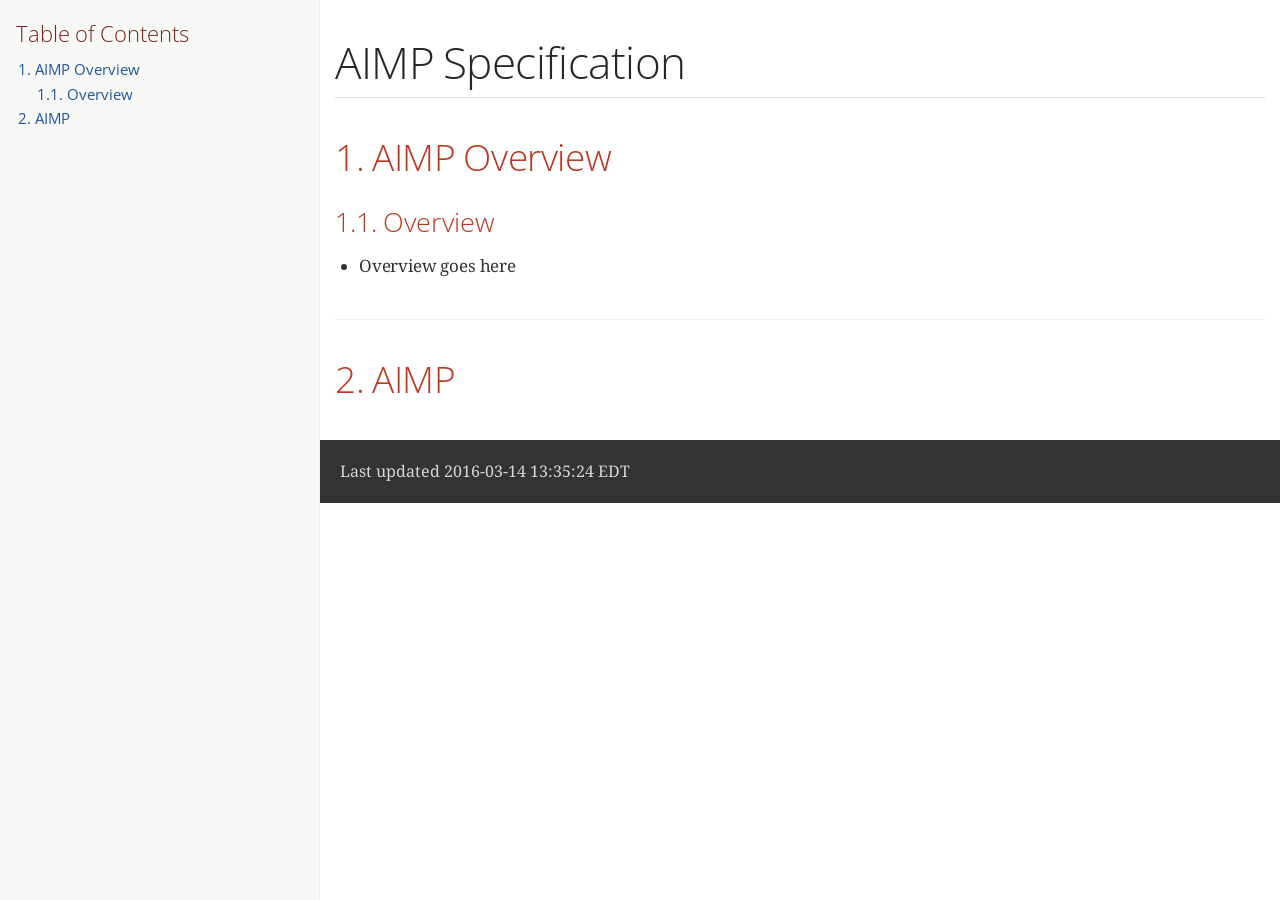
==== aimp-doc/index.html @ 5029410c "init website" ====
<!DOCTYPE html>
<html lang="en">
<head>
<meta charset="UTF-8">
<!--[if IE]><meta http-equiv="X-UA-Compatible" content="IE=edge"><![endif]-->
<meta name="viewport" content="width=device-width, initial-scale=1.0">
<meta name="generator" content="Asciidoctor 1.5.2">
<title>AIMP Specification</title>
<link rel="stylesheet" href="https://fonts.googleapis.com/css?family=Open+Sans:300,300italic,400,400italic,600,600italic%7CNoto+Serif:400,400italic,700,700italic%7CDroid+Sans+Mono:400">
<style>
/* Asciidoctor default stylesheet | MIT License | http://asciidoctor.org */
/* Remove the comments around the @import statement below when using this as a custom stylesheet */
/*@import "https://fonts.googleapis.com/css?family=Open+Sans:300,300italic,400,400italic,600,600italic%7CNoto+Serif:400,400italic,700,700italic%7CDroid+Sans+Mono:400";*/
article,aside,details,figcaption,figure,footer,header,hgroup,main,nav,section,summary{display:block}
audio,canvas,video{display:inline-block}
audio:not([controls]){display:none;height:0}
[hidden],template{display:none}
script{display:none!important}
html{font-family:sans-serif;-ms-text-size-adjust:100%;-webkit-text-size-adjust:100%}
body{margin:0}
a{background:transparent}
a:focus{outline:thin dotted}
a:active,a:hover{outline:0}
h1{font-size:2em;margin:.67em 0}
abbr[title]{border-bottom:1px dotted}
b,strong{font-weight:bold}
dfn{font-style:italic}
hr{-moz-box-sizing:content-box;box-sizing:content-box;height:0}
mark{background:#ff0;color:#000}
code,kbd,pre,samp{font-family:monospace;font-size:1em}
pre{white-space:pre-wrap}
q{quotes:"\201C" "\201D" "\2018" "\2019"}
small{font-size:80%}
sub,sup{font-size:75%;line-height:0;position:relative;vertical-align:baseline}
sup{top:-.5em}
sub{bottom:-.25em}
img{border:0}
svg:not(:root){overflow:hidden}
figure{margin:0}
fieldset{border:1px solid silver;margin:0 2px;padding:.35em .625em .75em}
legend{border:0;padding:0}
button,input,select,textarea{font-family:inherit;font-size:100%;margin:0}
button,input{line-height:normal}
button,select{text-transform:none}
button,html input[type="button"],input[type="reset"],input[type="submit"]{-webkit-appearance:button;cursor:pointer}
button[disabled],html input[disabled]{cursor:default}
input[type="checkbox"],input[type="radio"]{box-sizing:border-box;padding:0}
input[type="search"]{-webkit-appearance:textfield;-moz-box-sizing:content-box;-webkit-box-sizing:content-box;box-sizing:content-box}
input[type="search"]::-webkit-search-cancel-button,input[type="search"]::-webkit-search-decoration{-webkit-appearance:none}
button::-moz-focus-inner,input::-moz-focus-inner{border:0;padding:0}
textarea{overflow:auto;vertical-align:top}
table{border-collapse:collapse;border-spacing:0}
*,*:before,*:after{-moz-box-sizing:border-box;-webkit-box-sizing:border-box;box-sizing:border-box}
html,body{font-size:100%}
body{background:#fff;color:rgba(0,0,0,.8);padding:0;margin:0;font-family:"Noto Serif","DejaVu Serif",serif;font-weight:400;font-style:normal;line-height:1;position:relative;cursor:auto}
a:hover{cursor:pointer}
img,object,embed{max-width:100%;height:auto}
object,embed{height:100%}
img{-ms-interpolation-mode:bicubic}
#map_canvas img,#map_canvas embed,#map_canvas object,.map_canvas img,.map_canvas embed,.map_canvas object{max-width:none!important}
.left{float:left!important}
.right{float:right!important}
.text-left{text-align:left!important}
.text-right{text-align:right!important}
.text-center{text-align:center!important}
.text-justify{text-align:justify!important}
.hide{display:none}
.antialiased,body{-webkit-font-smoothing:antialiased}
img{display:inline-block;vertical-align:middle}
textarea{height:auto;min-height:50px}
select{width:100%}
p.lead,.paragraph.lead>p,#preamble>.sectionbody>.paragraph:first-of-type p{font-size:1.21875em;line-height:1.6}
.subheader,.admonitionblock td.content>.title,.audioblock>.title,.exampleblock>.title,.imageblock>.title,.listingblock>.title,.literalblock>.title,.stemblock>.title,.openblock>.title,.paragraph>.title,.quoteblock>.title,table.tableblock>.title,.verseblock>.title,.videoblock>.title,.dlist>.title,.olist>.title,.ulist>.title,.qlist>.title,.hdlist>.title{line-height:1.45;color:#7a2518;font-weight:400;margin-top:0;margin-bottom:.25em}
div,dl,dt,dd,ul,ol,li,h1,h2,h3,#toctitle,.sidebarblock>.content>.title,h4,h5,h6,pre,form,p,blockquote,th,td{margin:0;padding:0;direction:ltr}
a{color:#2156a5;text-decoration:underline;line-height:inherit}
a:hover,a:focus{color:#1d4b8f}
a img{border:none}
p{font-family:inherit;font-weight:400;font-size:1em;line-height:1.6;margin-bottom:1.25em;text-rendering:optimizeLegibility}
p aside{font-size:.875em;line-height:1.35;font-style:italic}
h1,h2,h3,#toctitle,.sidebarblock>.content>.title,h4,h5,h6{font-family:"Open Sans","DejaVu Sans",sans-serif;font-weight:300;font-style:normal;color:#ba3925;text-rendering:optimizeLegibility;margin-top:1em;margin-bottom:.5em;line-height:1.0125em}
h1 small,h2 small,h3 small,#toctitle small,.sidebarblock>.content>.title small,h4 small,h5 small,h6 small{font-size:60%;color:#e99b8f;line-height:0}
h1{font-size:2.125em}
h2{font-size:1.6875em}
h3,#toctitle,.sidebarblock>.content>.title{font-size:1.375em}
h4,h5{font-size:1.125em}
h6{font-size:1em}
hr{border:solid #ddddd8;border-width:1px 0 0;clear:both;margin:1.25em 0 1.1875em;height:0}
em,i{font-style:italic;line-height:inherit}
strong,b{font-weight:bold;line-height:inherit}
small{font-size:60%;line-height:inherit}
code{font-family:"Droid Sans Mono","DejaVu Sans Mono",monospace;font-weight:400;color:rgba(0,0,0,.9)}
ul,ol,dl{font-size:1em;line-height:1.6;margin-bottom:1.25em;list-style-position:outside;font-family:inherit}
ul,ol,ul.no-bullet,ol.no-bullet{margin-left:1.5em}
ul li ul,ul li ol{margin-left:1.25em;margin-bottom:0;font-size:1em}
ul.square li ul,ul.circle li ul,ul.disc li ul{list-style:inherit}
ul.square{list-style-type:square}
ul.circle{list-style-type:circle}
ul.disc{list-style-type:disc}
ul.no-bullet{list-style:none}
ol li ul,ol li ol{margin-left:1.25em;margin-bottom:0}
dl dt{margin-bottom:.3125em;font-weight:bold}
dl dd{margin-bottom:1.25em}
abbr,acronym{text-transform:uppercase;font-size:90%;color:rgba(0,0,0,.8);border-bottom:1px dotted #ddd;cursor:help}
abbr{text-transform:none}
blockquote{margin:0 0 1.25em;padding:.5625em 1.25em 0 1.1875em;border-left:1px solid #ddd}
blockquote cite{display:block;font-size:.9375em;color:rgba(0,0,0,.6)}
blockquote cite:before{content:"\2014 \0020"}
blockquote cite a,blockquote cite a:visited{color:rgba(0,0,0,.6)}
blockquote,blockquote p{line-height:1.6;color:rgba(0,0,0,.85)}
@media only screen and (min-width:768px){h1,h2,h3,#toctitle,.sidebarblock>.content>.title,h4,h5,h6{line-height:1.2}
h1{font-size:2.75em}
h2{font-size:2.3125em}
h3,#toctitle,.sidebarblock>.content>.title{font-size:1.6875em}
h4{font-size:1.4375em}}table{background:#fff;margin-bottom:1.25em;border:solid 1px #dedede}
table thead,table tfoot{background:#f7f8f7;font-weight:bold}
table thead tr th,table thead tr td,table tfoot tr th,table tfoot tr td{padding:.5em .625em .625em;font-size:inherit;color:rgba(0,0,0,.8);text-align:left}
table tr th,table tr td{padding:.5625em .625em;font-size:inherit;color:rgba(0,0,0,.8)}
table tr.even,table tr.alt,table tr:nth-of-type(even){background:#f8f8f7}
table thead tr th,table tfoot tr th,table tbody tr td,table tr td,table tfoot tr td{display:table-cell;line-height:1.6}
h1,h2,h3,#toctitle,.sidebarblock>.content>.title,h4,h5,h6{line-height:1.2;word-spacing:-.05em}
h1 strong,h2 strong,h3 strong,#toctitle strong,.sidebarblock>.content>.title strong,h4 strong,h5 strong,h6 strong{font-weight:400}
.clearfix:before,.clearfix:after,.float-group:before,.float-group:after{content:" ";display:table}
.clearfix:after,.float-group:after{clear:both}
*:not(pre)>code{font-size:.9375em;font-style:normal!important;letter-spacing:0;padding:.1em .5ex;word-spacing:-.15em;background-color:#f7f7f8;-webkit-border-radius:4px;border-radius:4px;line-height:1.45;text-rendering:optimizeSpeed}
pre,pre>code{line-height:1.45;color:rgba(0,0,0,.9);font-family:"Droid Sans Mono","DejaVu Sans Mono",monospace;font-weight:400;text-rendering:optimizeSpeed}
.keyseq{color:rgba(51,51,51,.8)}
kbd{display:inline-block;color:rgba(0,0,0,.8);font-size:.75em;line-height:1.4;background-color:#f7f7f7;border:1px solid #ccc;-webkit-border-radius:3px;border-radius:3px;-webkit-box-shadow:0 1px 0 rgba(0,0,0,.2),0 0 0 .1em white inset;box-shadow:0 1px 0 rgba(0,0,0,.2),0 0 0 .1em #fff inset;margin:-.15em .15em 0 .15em;padding:.2em .6em .2em .5em;vertical-align:middle;white-space:nowrap}
.keyseq kbd:first-child{margin-left:0}
.keyseq kbd:last-child{margin-right:0}
.menuseq,.menu{color:rgba(0,0,0,.8)}
b.button:before,b.button:after{position:relative;top:-1px;font-weight:400}
b.button:before{content:"[";padding:0 3px 0 2px}
b.button:after{content:"]";padding:0 2px 0 3px}
p a>code:hover{color:rgba(0,0,0,.9)}
#header,#content,#footnotes,#footer{width:100%;margin-left:auto;margin-right:auto;margin-top:0;margin-bottom:0;max-width:62.5em;*zoom:1;position:relative;padding-left:.9375em;padding-right:.9375em}
#header:before,#header:after,#content:before,#content:after,#footnotes:before,#footnotes:after,#footer:before,#footer:after{content:" ";display:table}
#header:after,#content:after,#footnotes:after,#footer:after{clear:both}
#content{margin-top:1.25em}
#content:before{content:none}
#header>h1:first-child{color:rgba(0,0,0,.85);margin-top:2.25rem;margin-bottom:0}
#header>h1:first-child+#toc{margin-top:8px;border-top:1px solid #ddddd8}
#header>h1:only-child,body.toc2 #header>h1:nth-last-child(2){border-bottom:1px solid #ddddd8;padding-bottom:8px}
#header .details{border-bottom:1px solid #ddddd8;line-height:1.45;padding-top:.25em;padding-bottom:.25em;padding-left:.25em;color:rgba(0,0,0,.6);display:-ms-flexbox;display:-webkit-flex;display:flex;-ms-flex-flow:row wrap;-webkit-flex-flow:row wrap;flex-flow:row wrap}
#header .details span:first-child{margin-left:-.125em}
#header .details span.email a{color:rgba(0,0,0,.85)}
#header .details br{display:none}
#header .details br+span:before{content:"\00a0\2013\00a0"}
#header .details br+span.author:before{content:"\00a0\22c5\00a0";color:rgba(0,0,0,.85)}
#header .details br+span#revremark:before{content:"\00a0|\00a0"}
#header #revnumber{text-transform:capitalize}
#header #revnumber:after{content:"\00a0"}
#content>h1:first-child:not([class]){color:rgba(0,0,0,.85);border-bottom:1px solid #ddddd8;padding-bottom:8px;margin-top:0;padding-top:1rem;margin-bottom:1.25rem}
#toc{border-bottom:1px solid #efefed;padding-bottom:.5em}
#toc>ul{margin-left:.125em}
#toc ul.sectlevel0>li>a{font-style:italic}
#toc ul.sectlevel0 ul.sectlevel1{margin:.5em 0}
#toc ul{font-family:"Open Sans","DejaVu Sans",sans-serif;list-style-type:none}
#toc a{text-decoration:none}
#toc a:active{text-decoration:underline}
#toctitle{color:#7a2518;font-size:1.2em}
@media only screen and (min-width:768px){#toctitle{font-size:1.375em}
body.toc2{padding-left:15em;padding-right:0}
#toc.toc2{margin-top:0!important;background-color:#f8f8f7;position:fixed;width:15em;left:0;top:0;border-right:1px solid #efefed;border-top-width:0!important;border-bottom-width:0!important;z-index:1000;padding:1.25em 1em;height:100%;overflow:auto}
#toc.toc2 #toctitle{margin-top:0;font-size:1.2em}
#toc.toc2>ul{font-size:.9em;margin-bottom:0}
#toc.toc2 ul ul{margin-left:0;padding-left:1em}
#toc.toc2 ul.sectlevel0 ul.sectlevel1{padding-left:0;margin-top:.5em;margin-bottom:.5em}
body.toc2.toc-right{padding-left:0;padding-right:15em}
body.toc2.toc-right #toc.toc2{border-right-width:0;border-left:1px solid #efefed;left:auto;right:0}}@media only screen and (min-width:1280px){body.toc2{padding-left:20em;padding-right:0}
#toc.toc2{width:20em}
#toc.toc2 #toctitle{font-size:1.375em}
#toc.toc2>ul{font-size:.95em}
#toc.toc2 ul ul{padding-left:1.25em}
body.toc2.toc-right{padding-left:0;padding-right:20em}}#content #toc{border-style:solid;border-width:1px;border-color:#e0e0dc;margin-bottom:1.25em;padding:1.25em;background:#f8f8f7;-webkit-border-radius:4px;border-radius:4px}
#content #toc>:first-child{margin-top:0}
#content #toc>:last-child{margin-bottom:0}
#footer{max-width:100%;background-color:rgba(0,0,0,.8);padding:1.25em}
#footer-text{color:rgba(255,255,255,.8);line-height:1.44}
.sect1{padding-bottom:.625em}
@media only screen and (min-width:768px){.sect1{padding-bottom:1.25em}}.sect1+.sect1{border-top:1px solid #efefed}
#content h1>a.anchor,h2>a.anchor,h3>a.anchor,#toctitle>a.anchor,.sidebarblock>.content>.title>a.anchor,h4>a.anchor,h5>a.anchor,h6>a.anchor{position:absolute;z-index:1001;width:1.5ex;margin-left:-1.5ex;display:block;text-decoration:none!important;visibility:hidden;text-align:center;font-weight:400}
#content h1>a.anchor:before,h2>a.anchor:before,h3>a.anchor:before,#toctitle>a.anchor:before,.sidebarblock>.content>.title>a.anchor:before,h4>a.anchor:before,h5>a.anchor:before,h6>a.anchor:before{content:"\00A7";font-size:.85em;display:block;padding-top:.1em}
#content h1:hover>a.anchor,#content h1>a.anchor:hover,h2:hover>a.anchor,h2>a.anchor:hover,h3:hover>a.anchor,#toctitle:hover>a.anchor,.sidebarblock>.content>.title:hover>a.anchor,h3>a.anchor:hover,#toctitle>a.anchor:hover,.sidebarblock>.content>.title>a.anchor:hover,h4:hover>a.anchor,h4>a.anchor:hover,h5:hover>a.anchor,h5>a.anchor:hover,h6:hover>a.anchor,h6>a.anchor:hover{visibility:visible}
#content h1>a.link,h2>a.link,h3>a.link,#toctitle>a.link,.sidebarblock>.content>.title>a.link,h4>a.link,h5>a.link,h6>a.link{color:#ba3925;text-decoration:none}
#content h1>a.link:hover,h2>a.link:hover,h3>a.link:hover,#toctitle>a.link:hover,.sidebarblock>.content>.title>a.link:hover,h4>a.link:hover,h5>a.link:hover,h6>a.link:hover{color:#a53221}
.audioblock,.imageblock,.literalblock,.listingblock,.stemblock,.videoblock{margin-bottom:1.25em}
.admonitionblock td.content>.title,.audioblock>.title,.exampleblock>.title,.imageblock>.title,.listingblock>.title,.literalblock>.title,.stemblock>.title,.openblock>.title,.paragraph>.title,.quoteblock>.title,table.tableblock>.title,.verseblock>.title,.videoblock>.title,.dlist>.title,.olist>.title,.ulist>.title,.qlist>.title,.hdlist>.title{text-rendering:optimizeLegibility;text-align:left;font-family:"Noto Serif","DejaVu Serif",serif;font-size:1rem;font-style:italic}
table.tableblock>caption.title{white-space:nowrap;overflow:visible;max-width:0}
.paragraph.lead>p,#preamble>.sectionbody>.paragraph:first-of-type p{color:rgba(0,0,0,.85)}
table.tableblock #preamble>.sectionbody>.paragraph:first-of-type p{font-size:inherit}
.admonitionblock>table{border-collapse:separate;border:0;background:none;width:100%}
.admonitionblock>table td.icon{text-align:center;width:80px}
.admonitionblock>table td.icon img{max-width:none}
.admonitionblock>table td.icon .title{font-weight:bold;font-family:"Open Sans","DejaVu Sans",sans-serif;text-transform:uppercase}
.admonitionblock>table td.content{padding-left:1.125em;padding-right:1.25em;border-left:1px solid #ddddd8;color:rgba(0,0,0,.6)}
.admonitionblock>table td.content>:last-child>:last-child{margin-bottom:0}
.exampleblock>.content{border-style:solid;border-width:1px;border-color:#e6e6e6;margin-bottom:1.25em;padding:1.25em;background:#fff;-webkit-border-radius:4px;border-radius:4px}
.exampleblock>.content>:first-child{margin-top:0}
.exampleblock>.content>:last-child{margin-bottom:0}
.sidebarblock{border-style:solid;border-width:1px;border-color:#e0e0dc;margin-bottom:1.25em;padding:1.25em;background:#f8f8f7;-webkit-border-radius:4px;border-radius:4px}
.sidebarblock>:first-child{margin-top:0}
.sidebarblock>:last-child{margin-bottom:0}
.sidebarblock>.content>.title{color:#7a2518;margin-top:0;text-align:center}
.exampleblock>.content>:last-child>:last-child,.exampleblock>.content .olist>ol>li:last-child>:last-child,.exampleblock>.content .ulist>ul>li:last-child>:last-child,.exampleblock>.content .qlist>ol>li:last-child>:last-child,.sidebarblock>.content>:last-child>:last-child,.sidebarblock>.content .olist>ol>li:last-child>:last-child,.sidebarblock>.content .ulist>ul>li:last-child>:last-child,.sidebarblock>.content .qlist>ol>li:last-child>:last-child{margin-bottom:0}
.literalblock pre,.listingblock pre:not(.highlight),.listingblock pre[class="highlight"],.listingblock pre[class^="highlight "],.listingblock pre.CodeRay,.listingblock pre.prettyprint{background:#f7f7f8}
.sidebarblock .literalblock pre,.sidebarblock .listingblock pre:not(.highlight),.sidebarblock .listingblock pre[class="highlight"],.sidebarblock .listingblock pre[class^="highlight "],.sidebarblock .listingblock pre.CodeRay,.sidebarblock .listingblock pre.prettyprint{background:#f2f1f1}
.literalblock pre,.literalblock pre[class],.listingblock pre,.listingblock pre[class]{-webkit-border-radius:4px;border-radius:4px;word-wrap:break-word;padding:1em;font-size:.8125em}
.literalblock pre.nowrap,.literalblock pre[class].nowrap,.listingblock pre.nowrap,.listingblock pre[class].nowrap{overflow-x:auto;white-space:pre;word-wrap:normal}
@media only screen and (min-width:768px){.literalblock pre,.literalblock pre[class],.listingblock pre,.listingblock pre[class]{font-size:.90625em}}@media only screen and (min-width:1280px){.literalblock pre,.literalblock pre[class],.listingblock pre,.listingblock pre[class]{font-size:1em}}.literalblock.output pre{color:#f7f7f8;background-color:rgba(0,0,0,.9)}
.listingblock pre.highlightjs{padding:0}
.listingblock pre.highlightjs>code{padding:1em;-webkit-border-radius:4px;border-radius:4px}
.listingblock pre.prettyprint{border-width:0}
.listingblock>.content{position:relative}
.listingblock code[data-lang]:before{display:none;content:attr(data-lang);position:absolute;font-size:.75em;top:.425rem;right:.5rem;line-height:1;text-transform:uppercase;color:#999}
.listingblock:hover code[data-lang]:before{display:block}
.listingblock.terminal pre .command:before{content:attr(data-prompt);padding-right:.5em;color:#999}
.listingblock.terminal pre .command:not([data-prompt]):before{content:"$"}
table.pyhltable{border-collapse:separate;border:0;margin-bottom:0;background:none}
table.pyhltable td{vertical-align:top;padding-top:0;padding-bottom:0}
table.pyhltable td.code{padding-left:.75em;padding-right:0}
pre.pygments .lineno,table.pyhltable td:not(.code){color:#999;padding-left:0;padding-right:.5em;border-right:1px solid #ddddd8}
pre.pygments .lineno{display:inline-block;margin-right:.25em}
table.pyhltable .linenodiv{background:none!important;padding-right:0!important}
.quoteblock{margin:0 1em 1.25em 1.5em;display:table}
.quoteblock>.title{margin-left:-1.5em;margin-bottom:.75em}
.quoteblock blockquote,.quoteblock blockquote p{color:rgba(0,0,0,.85);font-size:1.15rem;line-height:1.75;word-spacing:.1em;letter-spacing:0;font-style:italic;text-align:justify}
.quoteblock blockquote{margin:0;padding:0;border:0}
.quoteblock blockquote:before{content:"\201c";float:left;font-size:2.75em;font-weight:bold;line-height:.6em;margin-left:-.6em;color:#7a2518;text-shadow:0 1px 2px rgba(0,0,0,.1)}
.quoteblock blockquote>.paragraph:last-child p{margin-bottom:0}
.quoteblock .attribution{margin-top:.5em;margin-right:.5ex;text-align:right}
.quoteblock .quoteblock{margin-left:0;margin-right:0;padding:.5em 0;border-left:3px solid rgba(0,0,0,.6)}
.quoteblock .quoteblock blockquote{padding:0 0 0 .75em}
.quoteblock .quoteblock blockquote:before{display:none}
.verseblock{margin:0 1em 1.25em 1em}
.verseblock pre{font-family:"Open Sans","DejaVu Sans",sans;font-size:1.15rem;color:rgba(0,0,0,.85);font-weight:300;text-rendering:optimizeLegibility}
.verseblock pre strong{font-weight:400}
.verseblock .attribution{margin-top:1.25rem;margin-left:.5ex}
.quoteblock .attribution,.verseblock .attribution{font-size:.9375em;line-height:1.45;font-style:italic}
.quoteblock .attribution br,.verseblock .attribution br{display:none}
.quoteblock .attribution cite,.verseblock .attribution cite{display:block;letter-spacing:-.05em;color:rgba(0,0,0,.6)}
.quoteblock.abstract{margin:0 0 1.25em 0;display:block}
.quoteblock.abstract blockquote,.quoteblock.abstract blockquote p{text-align:left;word-spacing:0}
.quoteblock.abstract blockquote:before,.quoteblock.abstract blockquote p:first-of-type:before{display:none}
table.tableblock{max-width:100%;border-collapse:separate}
table.tableblock td>.paragraph:last-child p>p:last-child,table.tableblock th>p:last-child,table.tableblock td>p:last-child{margin-bottom:0}
table.spread{width:100%}
table.tableblock,th.tableblock,td.tableblock{border:0 solid #dedede}
table.grid-all th.tableblock,table.grid-all td.tableblock{border-width:0 1px 1px 0}
table.grid-all tfoot>tr>th.tableblock,table.grid-all tfoot>tr>td.tableblock{border-width:1px 1px 0 0}
table.grid-cols th.tableblock,table.grid-cols td.tableblock{border-width:0 1px 0 0}
table.grid-all *>tr>.tableblock:last-child,table.grid-cols *>tr>.tableblock:last-child{border-right-width:0}
table.grid-rows th.tableblock,table.grid-rows td.tableblock{border-width:0 0 1px 0}
table.grid-all tbody>tr:last-child>th.tableblock,table.grid-all tbody>tr:last-child>td.tableblock,table.grid-all thead:last-child>tr>th.tableblock,table.grid-rows tbody>tr:last-child>th.tableblock,table.grid-rows tbody>tr:last-child>td.tableblock,table.grid-rows thead:last-child>tr>th.tableblock{border-bottom-width:0}
table.grid-rows tfoot>tr>th.tableblock,table.grid-rows tfoot>tr>td.tableblock{border-width:1px 0 0 0}
table.frame-all{border-width:1px}
table.frame-sides{border-width:0 1px}
table.frame-topbot{border-width:1px 0}
th.halign-left,td.halign-left{text-align:left}
th.halign-right,td.halign-right{text-align:right}
th.halign-center,td.halign-center{text-align:center}
th.valign-top,td.valign-top{vertical-align:top}
th.valign-bottom,td.valign-bottom{vertical-align:bottom}
th.valign-middle,td.valign-middle{vertical-align:middle}
table thead th,table tfoot th{font-weight:bold}
tbody tr th{display:table-cell;line-height:1.6;background:#f7f8f7}
tbody tr th,tbody tr th p,tfoot tr th,tfoot tr th p{color:rgba(0,0,0,.8);font-weight:bold}
p.tableblock>code:only-child{background:none;padding:0}
p.tableblock{font-size:1em}
td>div.verse{white-space:pre}
ol{margin-left:1.75em}
ul li ol{margin-left:1.5em}
dl dd{margin-left:1.125em}
dl dd:last-child,dl dd:last-child>:last-child{margin-bottom:0}
ol>li p,ul>li p,ul dd,ol dd,.olist .olist,.ulist .ulist,.ulist .olist,.olist .ulist{margin-bottom:.625em}
ul.unstyled,ol.unnumbered,ul.checklist,ul.none{list-style-type:none}
ul.unstyled,ol.unnumbered,ul.checklist{margin-left:.625em}
ul.checklist li>p:first-child>.fa-square-o:first-child,ul.checklist li>p:first-child>.fa-check-square-o:first-child{width:1em;font-size:.85em}
ul.checklist li>p:first-child>input[type="checkbox"]:first-child{width:1em;position:relative;top:1px}
ul.inline{margin:0 auto .625em auto;margin-left:-1.375em;margin-right:0;padding:0;list-style:none;overflow:hidden}
ul.inline>li{list-style:none;float:left;margin-left:1.375em;display:block}
ul.inline>li>*{display:block}
.unstyled dl dt{font-weight:400;font-style:normal}
ol.arabic{list-style-type:decimal}
ol.decimal{list-style-type:decimal-leading-zero}
ol.loweralpha{list-style-type:lower-alpha}
ol.upperalpha{list-style-type:upper-alpha}
ol.lowerroman{list-style-type:lower-roman}
ol.upperroman{list-style-type:upper-roman}
ol.lowergreek{list-style-type:lower-greek}
.hdlist>table,.colist>table{border:0;background:none}
.hdlist>table>tbody>tr,.colist>table>tbody>tr{background:none}
td.hdlist1{padding-right:.75em;font-weight:bold}
td.hdlist1,td.hdlist2{vertical-align:top}
.literalblock+.colist,.listingblock+.colist{margin-top:-.5em}
.colist>table tr>td:first-of-type{padding:0 .75em;line-height:1}
.colist>table tr>td:last-of-type{padding:.25em 0}
.thumb,.th{line-height:0;display:inline-block;border:solid 4px #fff;-webkit-box-shadow:0 0 0 1px #ddd;box-shadow:0 0 0 1px #ddd}
.imageblock.left,.imageblock[style*="float: left"]{margin:.25em .625em 1.25em 0}
.imageblock.right,.imageblock[style*="float: right"]{margin:.25em 0 1.25em .625em}
.imageblock>.title{margin-bottom:0}
.imageblock.thumb,.imageblock.th{border-width:6px}
.imageblock.thumb>.title,.imageblock.th>.title{padding:0 .125em}
.image.left,.image.right{margin-top:.25em;margin-bottom:.25em;display:inline-block;line-height:0}
.image.left{margin-right:.625em}
.image.right{margin-left:.625em}
a.image{text-decoration:none}
span.footnote,span.footnoteref{vertical-align:super;font-size:.875em}
span.footnote a,span.footnoteref a{text-decoration:none}
span.footnote a:active,span.footnoteref a:active{text-decoration:underline}
#footnotes{padding-top:.75em;padding-bottom:.75em;margin-bottom:.625em}
#footnotes hr{width:20%;min-width:6.25em;margin:-.25em 0 .75em 0;border-width:1px 0 0 0}
#footnotes .footnote{padding:0 .375em;line-height:1.3;font-size:.875em;margin-left:1.2em;text-indent:-1.2em;margin-bottom:.2em}
#footnotes .footnote a:first-of-type{font-weight:bold;text-decoration:none}
#footnotes .footnote:last-of-type{margin-bottom:0}
#content #footnotes{margin-top:-.625em;margin-bottom:0;padding:.75em 0}
.gist .file-data>table{border:0;background:#fff;width:100%;margin-bottom:0}
.gist .file-data>table td.line-data{width:99%}
div.unbreakable{page-break-inside:avoid}
.big{font-size:larger}
.small{font-size:smaller}
.underline{text-decoration:underline}
.overline{text-decoration:overline}
.line-through{text-decoration:line-through}
.aqua{color:#00bfbf}
.aqua-background{background-color:#00fafa}
.black{color:#000}
.black-background{background-color:#000}
.blue{color:#0000bf}
.blue-background{background-color:#0000fa}
.fuchsia{color:#bf00bf}
.fuchsia-background{background-color:#fa00fa}
.gray{color:#606060}
.gray-background{background-color:#7d7d7d}
.green{color:#006000}
.green-background{background-color:#007d00}
.lime{color:#00bf00}
.lime-background{background-color:#00fa00}
.maroon{color:#600000}
.maroon-background{background-color:#7d0000}
.navy{color:#000060}
.navy-background{background-color:#00007d}
.olive{color:#606000}
.olive-background{background-color:#7d7d00}
.purple{color:#600060}
.purple-background{background-color:#7d007d}
.red{color:#bf0000}
.red-background{background-color:#fa0000}
.silver{color:#909090}
.silver-background{background-color:#bcbcbc}
.teal{color:#006060}
.teal-background{background-color:#007d7d}
.white{color:#bfbfbf}
.white-background{background-color:#fafafa}
.yellow{color:#bfbf00}
.yellow-background{background-color:#fafa00}
span.icon>.fa{cursor:default}
.admonitionblock td.icon [class^="fa icon-"]{font-size:2.5em;text-shadow:1px 1px 2px rgba(0,0,0,.5);cursor:default}
.admonitionblock td.icon .icon-note:before{content:"\f05a";color:#19407c}
.admonitionblock td.icon .icon-tip:before{content:"\f0eb";text-shadow:1px 1px 2px rgba(155,155,0,.8);color:#111}
.admonitionblock td.icon .icon-warning:before{content:"\f071";color:#bf6900}
.admonitionblock td.icon .icon-caution:before{content:"\f06d";color:#bf3400}
.admonitionblock td.icon .icon-important:before{content:"\f06a";color:#bf0000}
.conum[data-value]{display:inline-block;color:#fff!important;background-color:rgba(0,0,0,.8);-webkit-border-radius:100px;border-radius:100px;text-align:center;font-size:.75em;width:1.67em;height:1.67em;line-height:1.67em;font-family:"Open Sans","DejaVu Sans",sans-serif;font-style:normal;font-weight:bold}
.conum[data-value] *{color:#fff!important}
.conum[data-value]+b{display:none}
.conum[data-value]:after{content:attr(data-value)}
pre .conum[data-value]{position:relative;top:-.125em}
b.conum *{color:inherit!important}
.conum:not([data-value]):empty{display:none}
h1,h2{letter-spacing:-.01em}
dt,th.tableblock,td.content{text-rendering:optimizeLegibility}
p,td.content{letter-spacing:-.01em}
p strong,td.content strong{letter-spacing:-.005em}
p,blockquote,dt,td.content{font-size:1.0625rem}
p{margin-bottom:1.25rem}
.sidebarblock p,.sidebarblock dt,.sidebarblock td.content,p.tableblock{font-size:1em}
.exampleblock>.content{background-color:#fffef7;border-color:#e0e0dc;-webkit-box-shadow:0 1px 4px #e0e0dc;box-shadow:0 1px 4px #e0e0dc}
.print-only{display:none!important}
@media print{@page{margin:1.25cm .75cm}
*{-webkit-box-shadow:none!important;box-shadow:none!important;text-shadow:none!important}
a{color:inherit!important;text-decoration:underline!important}
a.bare,a[href^="#"],a[href^="mailto:"]{text-decoration:none!important}
a[href^="http:"]:not(.bare):after,a[href^="https:"]:not(.bare):after{content:"(" attr(href) ")";display:inline-block;font-size:.875em;padding-left:.25em}
abbr[title]:after{content:" (" attr(title) ")"}
pre,blockquote,tr,img{page-break-inside:avoid}
thead{display:table-header-group}
img{max-width:100%!important}
p,blockquote,dt,td.content{font-size:1em;orphans:3;widows:3}
h2,h3,#toctitle,.sidebarblock>.content>.title{page-break-after:avoid}
#toc,.sidebarblock,.exampleblock>.content{background:none!important}
#toc{border-bottom:1px solid #ddddd8!important;padding-bottom:0!important}
.sect1{padding-bottom:0!important}
.sect1+.sect1{border:0!important}
#header>h1:first-child{margin-top:1.25rem}
body.book #header{text-align:center}
body.book #header>h1:first-child{border:0!important;margin:2.5em 0 1em 0}
body.book #header .details{border:0!important;display:block;padding:0!important}
body.book #header .details span:first-child{margin-left:0!important}
body.book #header .details br{display:block}
body.book #header .details br+span:before{content:none!important}
body.book #toc{border:0!important;text-align:left!important;padding:0!important;margin:0!important}
body.book #toc,body.book #preamble,body.book h1.sect0,body.book .sect1>h2{page-break-before:always}
.listingblock code[data-lang]:before{display:block}
#footer{background:none!important;padding:0 .9375em}
#footer-text{color:rgba(0,0,0,.6)!important;font-size:.9em}
.hide-on-print{display:none!important}
.print-only{display:block!important}
.hide-for-print{display:none!important}
.show-for-print{display:inherit!important}}
</style>
<style>
/* Stylesheet for CodeRay to match GitHub theme | MIT License | http://foundation.zurb.com */
/*pre.CodeRay {background-color:#f7f7f8;}*/
.CodeRay .line-numbers{border-right:1px solid #d8d8d8;padding:0 0.5em 0 .25em}
.CodeRay span.line-numbers{display:inline-block;margin-right:.5em;color:rgba(0,0,0,.3)}
.CodeRay .line-numbers strong{font-weight: normal}
table.CodeRay{border-collapse:separate;border-spacing:0;margin-bottom:0;border:0;background:none}
table.CodeRay td{vertical-align: top}
table.CodeRay td.line-numbers{text-align:right}
table.CodeRay td.line-numbers>pre{padding:0;color:rgba(0,0,0,.3)}
table.CodeRay td.code{padding:0 0 0 .5em}
table.CodeRay td.code>pre{padding:0}
.CodeRay .debug{color:#fff !important;background:#000080 !important}
.CodeRay .annotation{color:#007}
.CodeRay .attribute-name{color:#000080}
.CodeRay .attribute-value{color:#700}
.CodeRay .binary{color:#509}
.CodeRay .comment{color:#998;font-style:italic}
.CodeRay .char{color:#04d}
.CodeRay .char .content{color:#04d}
.CodeRay .char .delimiter{color:#039}
.CodeRay .class{color:#458;font-weight:bold}
.CodeRay .complex{color:#a08}
.CodeRay .constant,.CodeRay .predefined-constant{color:#008080}
.CodeRay .color{color:#099}
.CodeRay .class-variable{color:#369}
.CodeRay .decorator{color:#b0b}
.CodeRay .definition{color:#099}
.CodeRay .delimiter{color:#000}
.CodeRay .doc{color:#970}
.CodeRay .doctype{color:#34b}
.CodeRay .doc-string{color:#d42}
.CodeRay .escape{color:#666}
.CodeRay .entity{color:#800}
.CodeRay .error{color:#808}
.CodeRay .exception{color:inherit}
.CodeRay .filename{color:#099}
.CodeRay .function{color:#900;font-weight:bold}
.CodeRay .global-variable{color:#008080}
.CodeRay .hex{color:#058}
.CodeRay .integer,.CodeRay .float{color:#099}
.CodeRay .include{color:#555}
.CodeRay .inline{color:#00}
.CodeRay .inline .inline{background:#ccc}
.CodeRay .inline .inline .inline{background:#bbb}
.CodeRay .inline .inline-delimiter{color:#d14}
.CodeRay .inline-delimiter{color:#d14}
.CodeRay .important{color:#555;font-weight:bold}
.CodeRay .interpreted{color:#b2b}
.CodeRay .instance-variable{color:#008080}
.CodeRay .label{color:#970}
.CodeRay .local-variable{color:#963}
.CodeRay .octal{color:#40e}
.CodeRay .predefined{color:#369}
.CodeRay .preprocessor{color:#579}
.CodeRay .pseudo-class{color:#555}
.CodeRay .directive{font-weight:bold}
.CodeRay .type{font-weight:bold}
.CodeRay .predefined-type{color:inherit}
.CodeRay .reserved,.CodeRay .keyword {color:#000;font-weight:bold}
.CodeRay .key{color:#808}
.CodeRay .key .delimiter{color:#606}
.CodeRay .key .char{color:#80f}
.CodeRay .value{color:#088}
.CodeRay .regexp .delimiter{color:#808}
.CodeRay .regexp .content{color:#808}
.CodeRay .regexp .modifier{color:#808}
.CodeRay .regexp .char{color:#d14}
.CodeRay .regexp .function{color:#404;font-weight:bold}
.CodeRay .string{color:#d20}
.CodeRay .string .string .string{background:#ffd0d0}
.CodeRay .string .content{color:#d14}
.CodeRay .string .char{color:#d14}
.CodeRay .string .delimiter{color:#d14}
.CodeRay .shell{color:#d14}
.CodeRay .shell .delimiter{color:#d14}
.CodeRay .symbol{color:#990073}
.CodeRay .symbol .content{color:#a60}
.CodeRay .symbol .delimiter{color:#630}
.CodeRay .tag{color:#008080}
.CodeRay .tag-special{color:#d70}
.CodeRay .variable{color:#036}
.CodeRay .insert{background:#afa}
.CodeRay .delete{background:#faa}
.CodeRay .change{color:#aaf;background:#007}
.CodeRay .head{color:#f8f;background:#505}
.CodeRay .insert .insert{color:#080}
.CodeRay .delete .delete{color:#800}
.CodeRay .change .change{color:#66f}
.CodeRay .head .head{color:#f4f}
</style>
</head>
<body class="article toc2 toc-left">
<div id="header">
<h1>AIMP Specification</h1>
<div id="toc" class="toc2">
<div id="toctitle">Table of Contents</div>
<ul class="sectlevel1">
<li><a href="#_aimp_overview">1. AIMP Overview</a>
<ul class="sectlevel2">
<li><a href="#_overview">1.1. Overview</a></li>
</ul>
</li>
<li><a href="#_aimp">2. AIMP</a></li>
</ul>
</div>
</div>
<div id="content">
<div class="sect1">
<h2 id="_aimp_overview">1. AIMP Overview</h2>
<div class="sectionbody">
<div class="sect2">
<h3 id="_overview">1.1. Overview</h3>
<div class="ulist">
<ul>
<li>
<p>Overview goes here</p>
</li>
</ul>
</div>
</div>
</div>
</div>
<div class="sect1">
<h2 id="_aimp">2. AIMP</h2>
<div class="sectionbody">

</div>
</div>
</div>
<div id="footer">
<div id="footer-text">
Last updated 2016-03-14 13:35:24 EDT
</div>
</div>
</body>
</html>
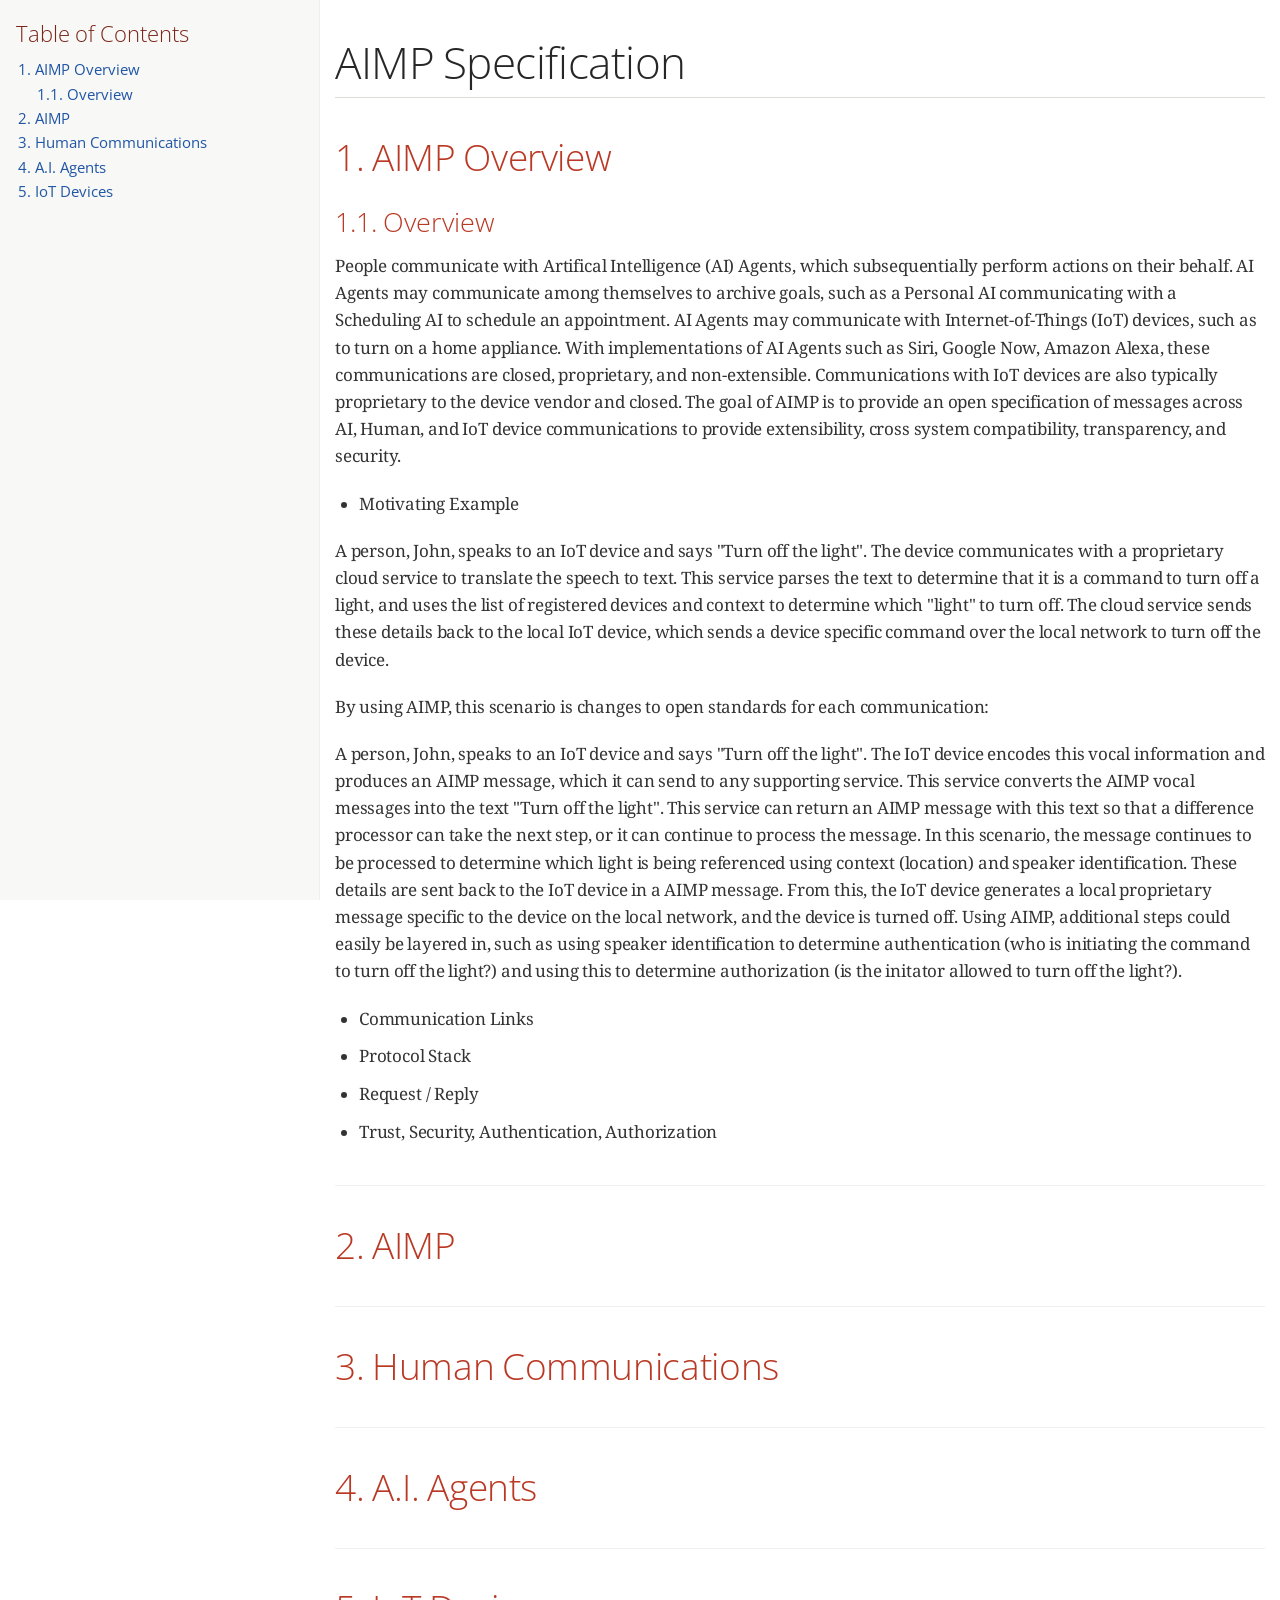
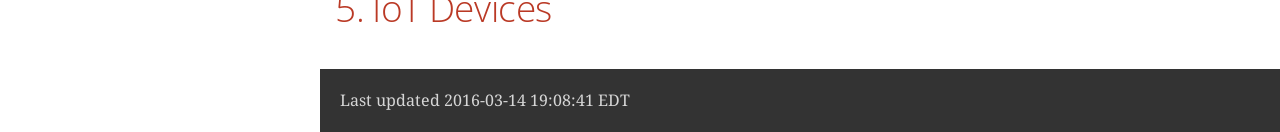
==== commit b05f3f94: "example" ====
--- a/aimp-doc/index.html
+++ b/aimp-doc/index.html
@@ -512,6 +512,9 @@
 </ul>
 </li>
 <li><a href="#_aimp">2. AIMP</a></li>
+<li><a href="#_human_communications">3. Human Communications</a></li>
+<li><a href="#_a_i_agents">4. A.I. Agents</a></li>
+<li><a href="#_iot_devices">5. IoT Devices</a></li>
 </ul>
 </div>
 </div>
@@ -521,10 +524,38 @@
 <div class="sectionbody">
 <div class="sect2">
 <h3 id="_overview">1.1. Overview</h3>
+<div class="paragraph">
+<p>People communicate with Artifical Intelligence (AI) Agents, which subsequentially perform actions on their behalf.  AI Agents may communicate among themselves to archive goals, such as a Personal AI communicating with a Scheduling AI to schedule an appointment.  AI Agents may communicate with Internet-of-Things (IoT) devices, such as to turn on a home appliance.  With implementations of AI Agents such as Siri, Google Now, Amazon Alexa, these communications are closed, proprietary, and non-extensible.  Communications with IoT devices are also typically proprietary to the device vendor and closed.  The goal of AIMP is to provide an open specification of messages across AI, Human, and IoT device communications to provide extensibility, cross system compatibility, transparency, and security.</p>
+</div>
 <div class="ulist">
 <ul>
 <li>
-<p>Overview goes here</p>
+<p>Motivating Example</p>
+</li>
+</ul>
+</div>
+<div class="paragraph">
+<p>A person, John, speaks to an IoT device and says "Turn off the light".  The device communicates with a proprietary cloud service to translate the speech to text.  This service parses the text to determine that it is a command to turn off a light, and uses the list of registered devices and context to determine which "light" to turn off.  The cloud service sends these details back to the local IoT device, which sends a device specific command over the local network to turn off the device.</p>
+</div>
+<div class="paragraph">
+<p>By using AIMP, this scenario is changes to open standards for each communication:</p>
+</div>
+<div class="paragraph">
+<p>A person, John, speaks to an IoT device and says "Turn off the light".  The IoT device encodes this vocal information and produces an AIMP message, which it can send to any supporting service.  This service converts the AIMP vocal messages into the text "Turn off the light".  This service can return an AIMP message with this text so that a difference processor can take the next step, or it can continue to process the message.  In this scenario, the message continues to be processed to determine which light is being referenced using context (location) and speaker identification.  These details are sent back to the IoT device in a AIMP message.  From this, the IoT device generates a local proprietary message specific to the device on the local network, and the device is turned off.  Using AIMP, additional steps could easily be layered in, such as using speaker identification to determine authentication (who is initiating the command to turn off the light?) and using this to determine authorization (is the initator allowed to turn off the light?).</p>
+</div>
+<div class="ulist">
+<ul>
+<li>
+<p>Communication Links</p>
+</li>
+<li>
+<p>Protocol Stack</p>
+</li>
+<li>
+<p>Request / Reply</p>
+</li>
+<li>
+<p>Trust, Security, Authentication, Authorization</p>
 </li>
 </ul>
 </div>
@@ -537,10 +568,28 @@
 
 </div>
 </div>
+<div class="sect1">
+<h2 id="_human_communications">3. Human Communications</h2>
+<div class="sectionbody">
+
+</div>
+</div>
+<div class="sect1">
+<h2 id="_a_i_agents">4. A.I. Agents</h2>
+<div class="sectionbody">
+
+</div>
+</div>
+<div class="sect1">
+<h2 id="_iot_devices">5. IoT Devices</h2>
+<div class="sectionbody">
+
+</div>
+</div>
 </div>
 <div id="footer">
 <div id="footer-text">
-Last updated 2016-03-14 13:35:24 EDT
+Last updated 2016-03-14 19:08:41 EDT
 </div>
 </div>
 </body>
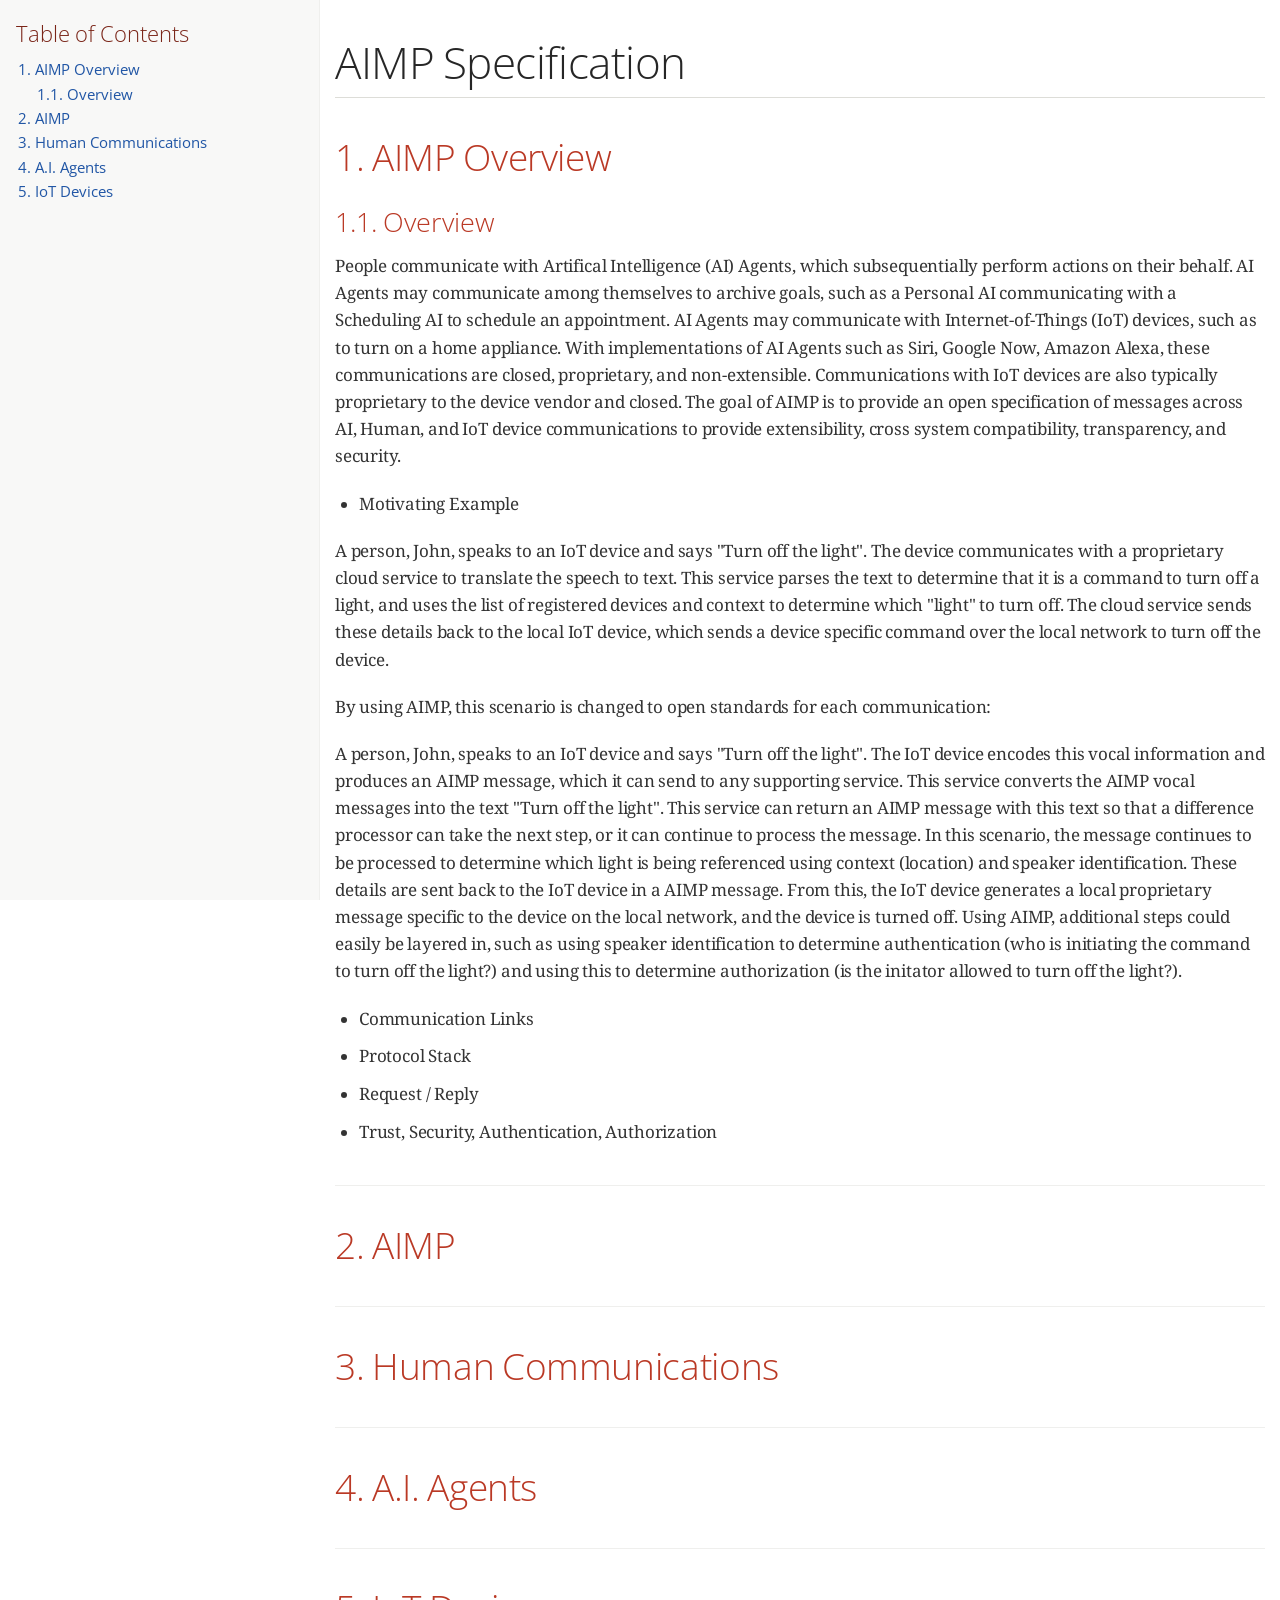
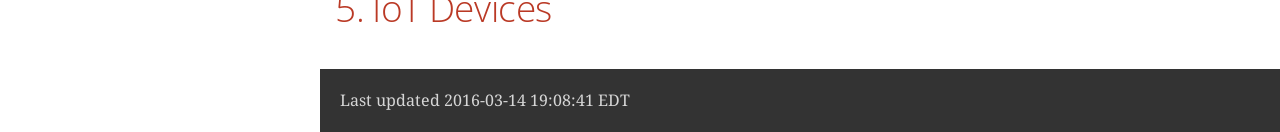
==== commit 7c1c7ba7: "example" ====
--- a/aimp-doc/index.html
+++ b/aimp-doc/index.html
@@ -538,7 +538,7 @@
 <p>A person, John, speaks to an IoT device and says "Turn off the light".  The device communicates with a proprietary cloud service to translate the speech to text.  This service parses the text to determine that it is a command to turn off a light, and uses the list of registered devices and context to determine which "light" to turn off.  The cloud service sends these details back to the local IoT device, which sends a device specific command over the local network to turn off the device.</p>
 </div>
 <div class="paragraph">
-<p>By using AIMP, this scenario is changes to open standards for each communication:</p>
+<p>By using AIMP, this scenario is changed to open standards for each communication:</p>
 </div>
 <div class="paragraph">
 <p>A person, John, speaks to an IoT device and says "Turn off the light".  The IoT device encodes this vocal information and produces an AIMP message, which it can send to any supporting service.  This service converts the AIMP vocal messages into the text "Turn off the light".  This service can return an AIMP message with this text so that a difference processor can take the next step, or it can continue to process the message.  In this scenario, the message continues to be processed to determine which light is being referenced using context (location) and speaker identification.  These details are sent back to the IoT device in a AIMP message.  From this, the IoT device generates a local proprietary message specific to the device on the local network, and the device is turned off.  Using AIMP, additional steps could easily be layered in, such as using speaker identification to determine authentication (who is initiating the command to turn off the light?) and using this to determine authorization (is the initator allowed to turn off the light?).</p>
